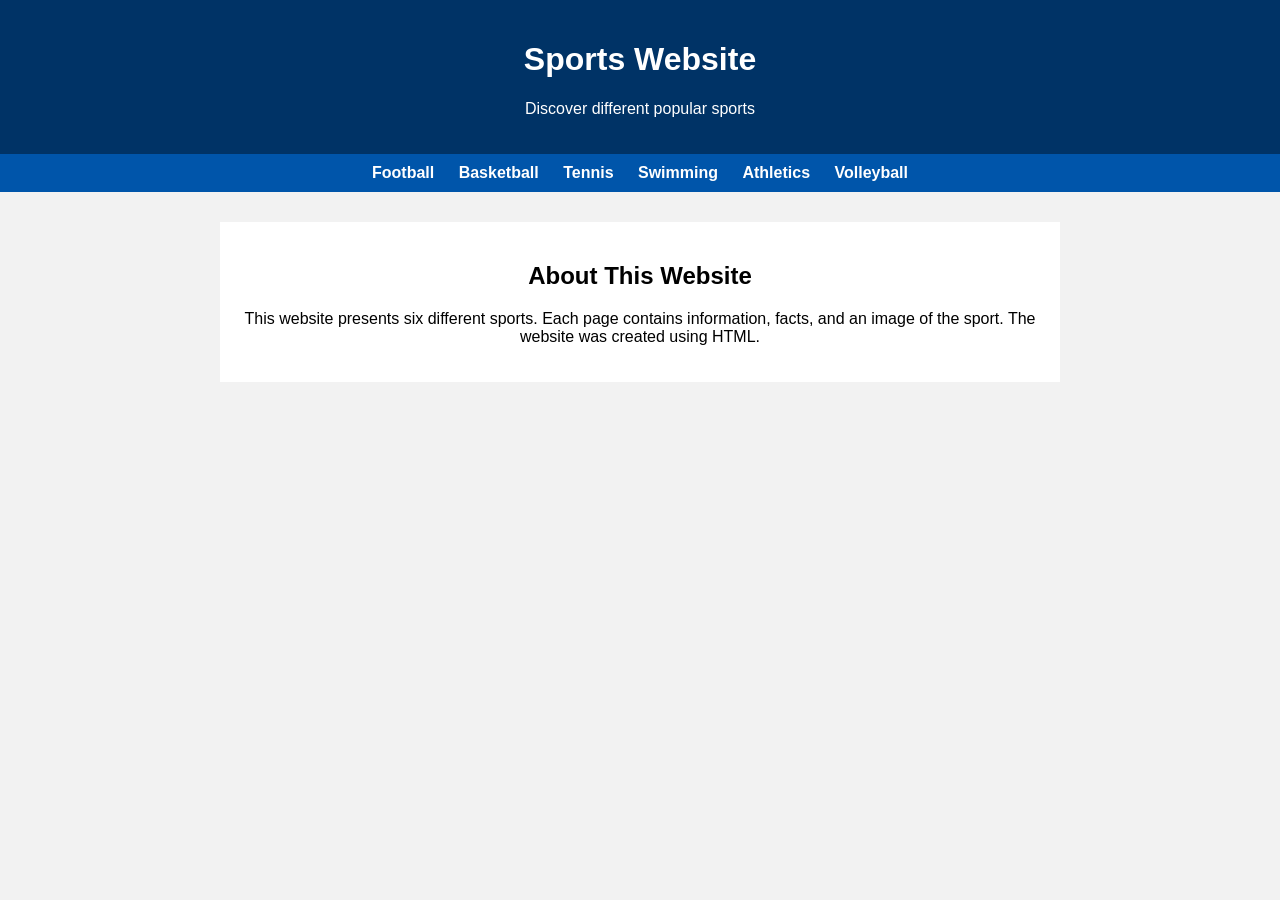
==== index.html @ 1229adfd "Initial \commit" ====
<!DOCTYPE html>
<html>
<head>
    <title>Sports Website</title>
    <style>
        body {
            font-family: Arial, sans-serif;
            background-color: #f2f2f2;
            margin: 0;
        }
        header {
            background-color: #003366;
            color: white;
            padding: 20px;
            text-align: center;
        }
        nav {
            background-color: #0055aa;
            padding: 10px;
            text-align: center;
        }
        nav a {
            color: white;
            margin: 10px;
            text-decoration: none;
            font-weight: bold;
        }
        section {
            background-color: white;
            max-width: 800px;
            margin: 30px auto;
            padding: 20px;
            text-align: center;
        }
    </style>
</head>

<body>

<header>
    <h1>Sports Website</h1>
    <p>Discover different popular sports</p>
</header>

<nav>
    <a href="football.html">Football</a>
    <a href="basketball.html">Basketball</a>
    <a href="tennis.html">Tennis</a>
    <a href="swimming.html">Swimming</a>
    <a href="athletics.html">Athletics</a>
    <a href="volleyball.html">Volleyball</a>
</nav>

<section>
    <h2>About This Website</h2>
    <p>
        This website presents six different sports.
        Each page contains information, facts, and an image of the sport.
        The website was created using HTML.
    </p>
</section>

</body>
</html>
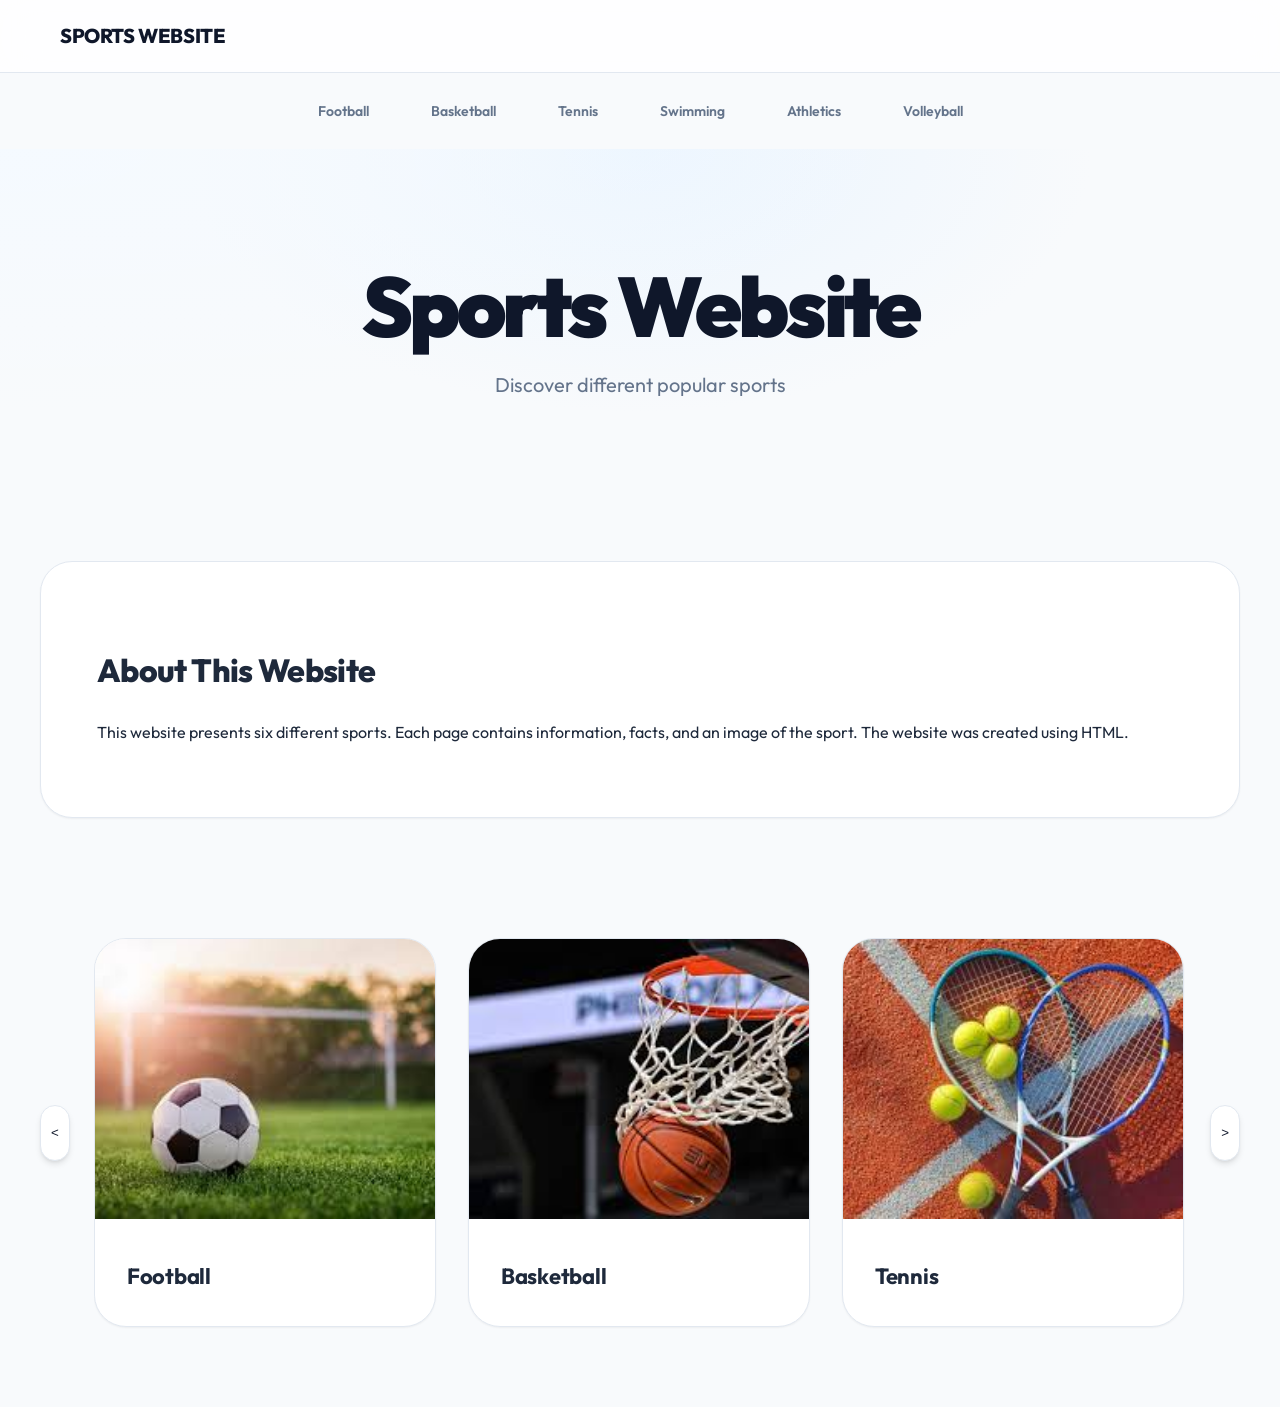
==== commit 790e696f: "Loco loco website" ====
--- a/index.html
+++ b/index.html
@@ -1,64 +1,101 @@
 <!DOCTYPE html>
-<html>
+<html lang="en">
 <head>
+    <meta charset="UTF-8">
+    <meta name="viewport" content="width=device-width, initial-scale=1.0">
     <title>Sports Website</title>
-    <style>
-        body {
-            font-family: Arial, sans-serif;
-            background-color: #f2f2f2;
-            margin: 0;
-        }
-        header {
-            background-color: #003366;
-            color: white;
-            padding: 20px;
-            text-align: center;
-        }
-        nav {
-            background-color: #0055aa;
-            padding: 10px;
-            text-align: center;
-        }
-        nav a {
-            color: white;
-            margin: 10px;
-            text-decoration: none;
-            font-weight: bold;
-        }
-        section {
-            background-color: white;
-            max-width: 800px;
-            margin: 30px auto;
-            padding: 20px;
-            text-align: center;
-        }
-    </style>
+    <link rel="preconnect" href="https://fonts.googleapis.com">
+    <link rel="preconnect" href="https://fonts.gstatic.com" crossorigin>
+    <link href="https://fonts.googleapis.com/css2?family=Outfit:wght@400;600;800&display=swap" rel="stylesheet">
+    <link rel="stylesheet" href="style.css">
 </head>
-
 <body>
 
-<header>
+<header class="m3-top-app-bar">
     <h1>Sports Website</h1>
-    <p>Discover different popular sports</p>
 </header>
 
-<nav>
-    <a href="football.html">Football</a>
-    <a href="basketball.html">Basketball</a>
-    <a href="tennis.html">Tennis</a>
-    <a href="swimming.html">Swimming</a>
-    <a href="athletics.html">Athletics</a>
-    <a href="volleyball.html">Volleyball</a>
+<nav class="m3-nav">
+    <a href="Football.html" class="m3-nav-link">Football</a>
+    <a href="Basketball.html" class="m3-nav-link">Basketball</a>
+    <a href="Tennis.html" class="m3-nav-link">Tennis</a>
+    <a href="Swimming.html" class="m3-nav-link">Swimming</a>
+    <a href="Athletics.html" class="m3-nav-link">Athletics</a>
+    <a href="Volleyball.html" class="m3-nav-link">Volleyball</a>
 </nav>
 
-<section>
-    <h2>About This Website</h2>
-    <p>
-        This website presents six different sports.
-        Each page contains information, facts, and an image of the sport.
-        The website was created using HTML.
-    </p>
+<section class="hero-section">
+    <h2 class="fade-in">Sports Website</h2>
+    <p class="fade-in" style="animation-delay: 0.1s;">Discover different popular sports</p>
 </section>
 
+<div class="container">
+    <div class="m3-card fade-in" style="animation-delay: 0.2s;">
+        <h2>About This Website</h2>
+        <p>
+            This website presents six different sports.
+            Each page contains information, facts, and an image of the sport.
+            The website was created using HTML.
+        </p>
+    </div>
+
+    <div class="carousel-container fade-in" style="animation-delay: 0.3s;">
+        <button class="carousel-btn" id="prevBtn" aria-label="Previous">&lt;</button>
+        <div class="sport-grid" id="sportCarousel">
+            <a href="Football.html" class="sport-card">
+                <img src="Football.jpg" alt="Football">
+                <div class="content">
+                    <h3>Football</h3>
+                </div>
+            </a>
+            <a href="Basketball.html" class="sport-card">
+                <img src="Basketball.jpg" alt="Basketball">
+                <div class="content">
+                    <h3>Basketball</h3>
+                </div>
+            </a>
+            <a href="Tennis.html" class="sport-card">
+                <img src="Tennis.jpg" alt="Tennis">
+                <div class="content">
+                    <h3>Tennis</h3>
+                </div>
+            </a>
+            <a href="Swimming.html" class="sport-card">
+                <img src="Swimming.jpg" alt="Swimming">
+                <div class="content">
+                    <h3>Swimming</h3>
+                </div>
+            </a>
+            <a href="Athletics.html" class="sport-card">
+                <img src="Athletics.jpg" alt="Athletics">
+                <div class="content">
+                    <h3>Athletics</h3>
+                </div>
+            </a>
+            <a href="Volleyball.html" class="sport-card">
+                <img src="Volleyball.jpg" alt="Volleyball">
+                <div class="content">
+                    <h3>Volleyball</h3>
+                </div>
+            </a>
+        </div>
+        <button class="carousel-btn" id="nextBtn" aria-label="Next">&gt;</button>
+    </div>
+</div>
+
+<script>
+    const carousel = document.getElementById('sportCarousel');
+    const prevBtn = document.getElementById('prevBtn');
+    const nextBtn = document.getElementById('nextBtn');
+
+    prevBtn.addEventListener('click', () => {
+        carousel.scrollBy({ left: -320, behavior: 'smooth' });
+    });
+
+    nextBtn.addEventListener('click', () => {
+        carousel.scrollBy({ left: 320, behavior: 'smooth' });
+    });
+</script>
+
 </body>
-</html>+</html>
--- a/style.css
+++ b/style.css
@@ -0,0 +1,246 @@
+:root {
+  --color-primary: #0F172A;
+  --color-accent: #334155;
+  --color-bg: #F8FAFC;
+  --color-surface: #FFFFFF;
+  --color-text: #1E293B;
+  --color-text-muted: #64748B;
+  --color-border: #E2E8F0;
+  
+  --ease-elegant: cubic-bezier(0.16, 1, 0.3, 1);
+  --shadow-sm: 0 1px 2px 0 rgb(0 0 0 / 0.05);
+  --shadow-md: 0 4px 6px -1px rgb(0 0 0 / 0.1), 0 2px 4px -2px rgb(0 0 0 / 0.1);
+  --shadow-lg: 0 20px 25px -5px rgb(0 0 0 / 0.1), 0 8px 10px -6px rgb(0 0 0 / 0.1);
+  
+  --radius-xl: 32px;
+  --radius-lg: 16px;
+}
+
+body {
+  margin: 0;
+  font-family: 'Outfit', 'Inter', system-ui, sans-serif;
+  background-color: var(--color-bg);
+  color: var(--color-text);
+  line-height: 1.6;
+  -webkit-font-smoothing: antialiased;
+}
+
+.m3-top-app-bar {
+  background: rgba(255, 255, 255, 0.8);
+  backdrop-filter: blur(20px);
+  padding: 20px 60px;
+  display: flex;
+  justify-content: space-between;
+  align-items: center;
+  position: sticky;
+  top: 0;
+  z-index: 1000;
+  border-bottom: 1px solid var(--color-border);
+}
+
+.m3-top-app-bar h1 {
+  font-size: 20px;
+  font-weight: 800;
+  letter-spacing: -0.02em;
+  margin: 0;
+  text-transform: uppercase;
+  color: var(--color-primary);
+}
+
+.m3-nav {
+  display: flex;
+  gap: 12px;
+  padding: 16px;
+  justify-content: center;
+  overflow-x: auto;
+  scrollbar-width: none;
+}
+
+.m3-nav-link {
+  text-decoration: none;
+  color: var(--color-text-muted);
+  padding: 10px 24px;
+  border-radius: 100px;
+  font-weight: 600;
+  font-size: 14px;
+  transition: all 0.4s var(--ease-elegant);
+  border: 1px solid transparent;
+}
+
+.m3-nav-link:hover {
+  color: var(--color-primary);
+  background: var(--color-surface);
+  border-color: var(--color-border);
+  transform: translateY(-1px);
+}
+
+.m3-nav-link.active {
+  background: var(--color-primary);
+  color: white;
+  box-shadow: var(--shadow-md);
+}
+
+.hero-section {
+  text-align: center;
+  padding: 120px 24px;
+  background-image: radial-gradient(at 0% 0%, hsla(210,100%,98%,1) 0, transparent 50%), 
+                    radial-gradient(at 50% 0%, hsla(210,100%,96%,1) 0, transparent 50%);
+}
+
+.hero-section h2 {
+  font-size: clamp(48px, 8vw, 84px);
+  font-weight: 900;
+  letter-spacing: -0.04em;
+  line-height: 0.9;
+  margin: 0 0 24px 0;
+  color: var(--color-primary);
+}
+
+.hero-section p {
+  font-size: 20px;
+  color: var(--color-text-muted);
+  max-width: 600px;
+  margin: 0 auto;
+  font-weight: 400;
+}
+
+.container {
+  max-width: 1200px;
+  margin: 0 auto;
+  padding: 40px 24px;
+}
+
+.m3-card {
+  background: var(--color-surface);
+  border-radius: var(--radius-xl);
+  padding: 56px;
+  border: 1px solid var(--color-border);
+  box-shadow: var(--shadow-sm);
+  margin-bottom: 80px;
+}
+
+.m3-card h2 {
+  font-size: 32px;
+  font-weight: 800;
+  letter-spacing: -0.02em;
+  margin-bottom: 24px;
+}
+
+.carousel-container {
+  display: flex;
+  align-items: center;
+  gap: 24px;
+  position: relative;
+}
+
+.sport-grid {
+  display: flex;
+  gap: 32px;
+  overflow-x: auto;
+  scroll-snap-type: x mandatory;
+  padding: 40px 0;
+  scrollbar-width: none;
+  scroll-behavior: smooth;
+}
+
+.sport-grid::-webkit-scrollbar { display: none; }
+
+.sport-card {
+  flex: 0 0 340px;
+  scroll-snap-align: center;
+  text-decoration: none;
+  color: inherit;
+  background: var(--color-surface);
+  border-radius: var(--radius-xl);
+  overflow: hidden;
+  transition: all 0.6s var(--ease-elegant);
+  border: 1px solid var(--color-border);
+  box-shadow: var(--shadow-sm);
+}
+
+.sport-card img {
+  width: 100%;
+  height: 280px;
+  object-fit: cover;
+  transition: transform 1s var(--ease-elegant);
+}
+
+.sport-card:hover {
+  transform: translateY(-12px) scale(1.02);
+  box-shadow: var(--shadow-lg);
+  border-color: transparent;
+}
+
+.sport-card:hover img {
+  transform: scale(1.08);
+}
+
+.sport-card .content {
+  padding: 32px;
+}
+
+.sport-card h3 {
+  font-size: 22px;
+  font-weight: 700;
+  margin: 0;
+  letter-spacing: -0.01em;
+}
+
+.carousel-btn {
+  width: 56px;
+  height: 56px;
+  border-radius: 28px;
+  background: var(--color-surface);
+  border: 1px solid var(--color-border);
+  color: var(--color-primary);
+  cursor: pointer;
+  transition: all 0.3s var(--ease-elegant);
+  display: flex;
+  align-items: center;
+  justify-content: center;
+  box-shadow: var(--shadow-md);
+  z-index: 10;
+}
+
+.carousel-btn:hover {
+  background: var(--color-primary);
+  color: white;
+  transform: scale(1.1);
+}
+
+.m3-list {
+  list-style: none;
+  padding: 0;
+  margin-top: 40px;
+}
+
+.m3-list li {
+  padding: 20px 24px;
+  background: var(--color-bg);
+  border-radius: var(--radius-lg);
+  margin-bottom: 12px;
+  font-weight: 600;
+  border: 1px solid var(--color-border);
+  transition: all 0.3s var(--ease-elegant);
+}
+
+.m3-list li:hover {
+  background: var(--color-surface);
+  transform: translateX(12px);
+  box-shadow: var(--shadow-sm);
+}
+
+.fade-in {
+  animation: reveal 1.2s var(--ease-elegant) both;
+}
+
+@keyframes reveal {
+  0% { opacity: 0; transform: translateY(40px); }
+  100% { opacity: 1; transform: translateY(0); }
+}
+
+@media (max-width: 600px) {
+  .m3-top-app-bar { padding: 16px 24px; }
+  .sport-card { flex: 0 0 85%; }
+  .m3-card { padding: 32px; }
+}
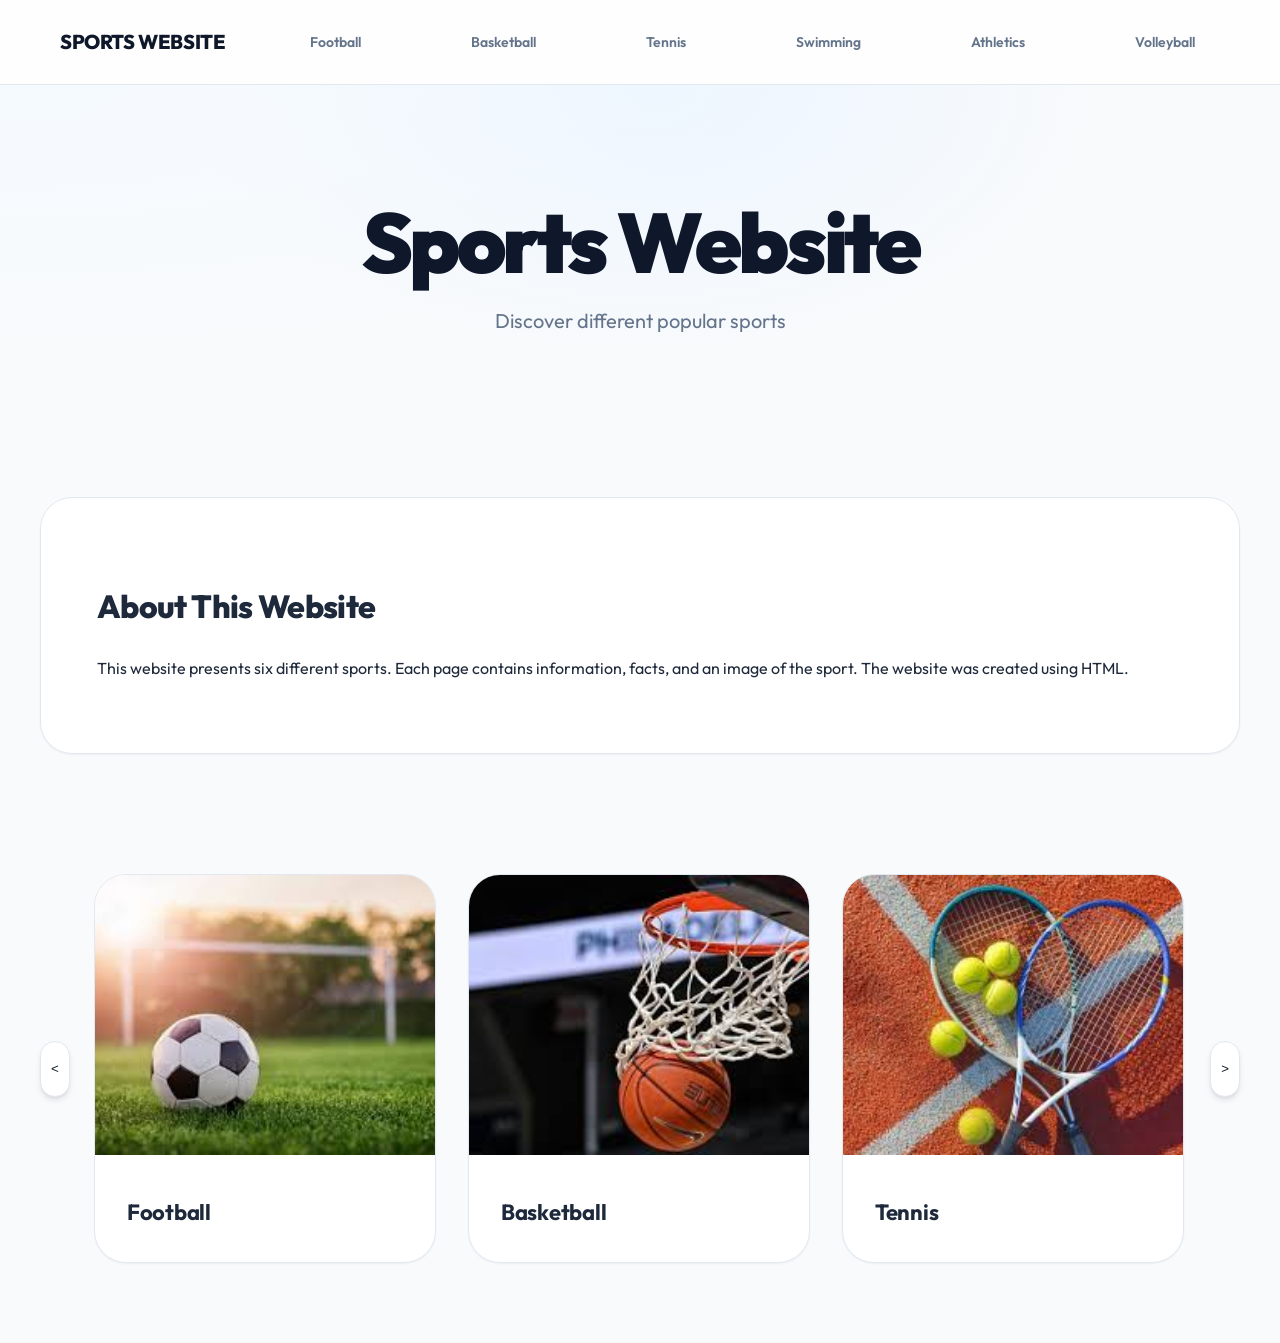
==== commit bbe0f561: "The navbar looks better in the top ection with the sticky scroll. TODO : Add a hamburger menu for th" ====
--- a/index.html
+++ b/index.html
@@ -13,24 +13,22 @@
 
 <header class="m3-top-app-bar">
     <h1>Sports Website</h1>
-</header>
-
-<nav class="m3-nav">
     <a href="Football.html" class="m3-nav-link">Football</a>
     <a href="Basketball.html" class="m3-nav-link">Basketball</a>
     <a href="Tennis.html" class="m3-nav-link">Tennis</a>
     <a href="Swimming.html" class="m3-nav-link">Swimming</a>
     <a href="Athletics.html" class="m3-nav-link">Athletics</a>
     <a href="Volleyball.html" class="m3-nav-link">Volleyball</a>
-</nav>
+
+</header>
 
 <section class="hero-section">
     <h2 class="fade-in">Sports Website</h2>
-    <p class="fade-in" style="animation-delay: 0.1s;">Discover different popular sports</p>
+    <p class="fade-in" style="animation-delay: 0.5s;">Discover different popular sports</p>
 </section>
 
 <div class="container">
-    <div class="m3-card fade-in" style="animation-delay: 0.2s;">
+    <div class="m3-card fade-in" style="animation-delay: 1.2s;">
         <h2>About This Website</h2>
         <p>
             This website presents six different sports.
@@ -39,7 +37,7 @@
         </p>
     </div>
 
-    <div class="carousel-container fade-in" style="animation-delay: 0.3s;">
+    <div class="carousel-container fade-in" style="animation-delay: 1.3s;">
         <button class="carousel-btn" id="prevBtn" aria-label="Previous">&lt;</button>
         <div class="sport-grid" id="sportCarousel">
             <a href="Football.html" class="sport-card">
